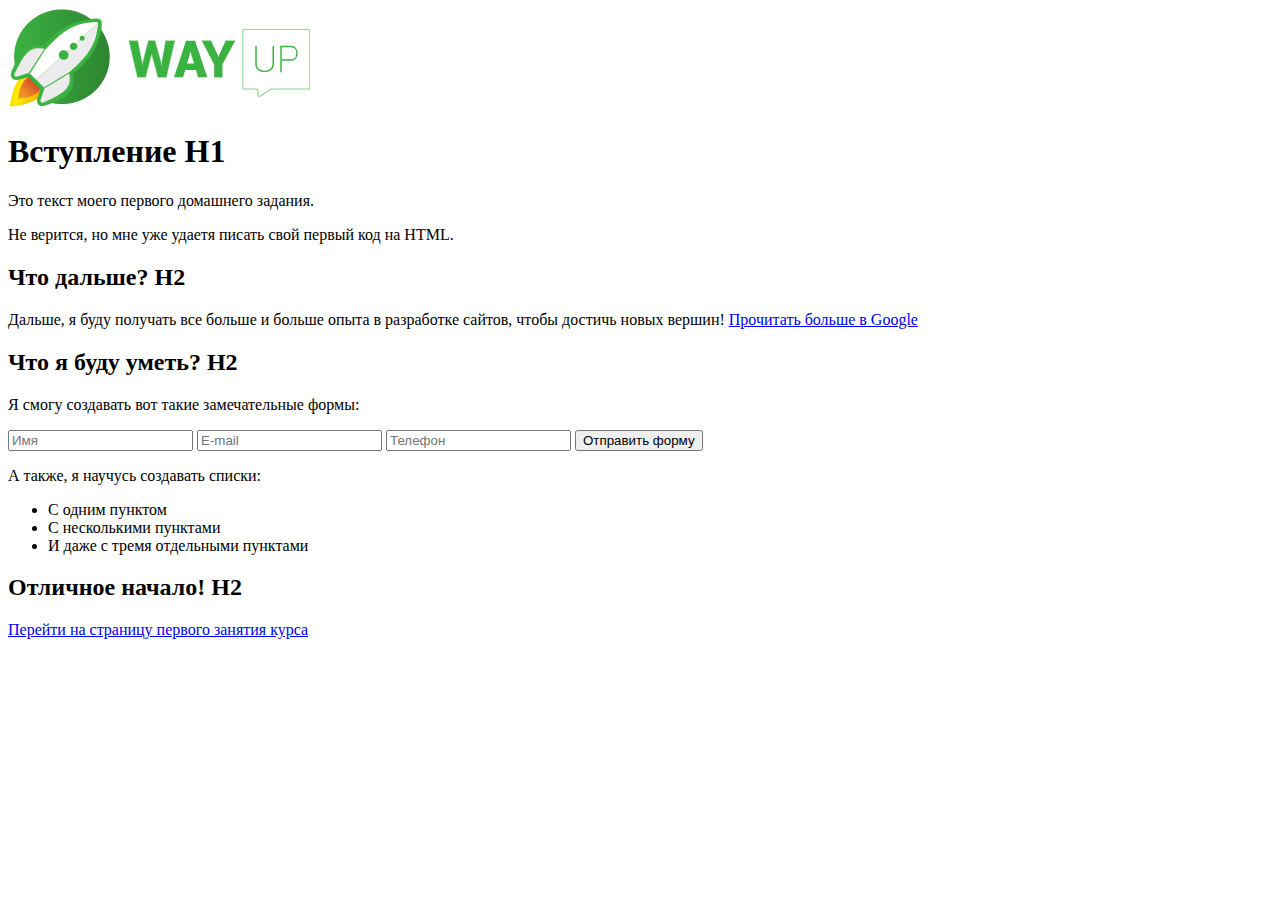
==== index.html @ 54db7423 "first commit" ====
<!DOCTYPE html>
<html lang="ru">
<head>
	<meta charset="UTF-8">
	<title>Изучение HTML5</title>
</head>
<body>
	<img src="img/logo.jpg" alt="Логотип">
	<h1>Вступление H1</h1>
	<p>Это текст моего первого домашнего задания.
	</p>
	<p>Не верится, но мне уже удаетя писать свой первый код на HTML.
	</p>
	<h2>Что дальше? H2</h2>
	<p>Дальше, я буду получать все больше и больше опыта в разработке сайтов, чтобы достичь новых вершин! <a href="https://google.com.ua">Прочитать больше в Google</a>
	</p>
	<h2>Что я буду уметь? H2</h2>
	<p>Я смогу создавать вот такие замечательные формы:
	</p>
	<form action="#">
		<input type="text" name="Имя" placeholder="Имя" required>
		<input type="email" name="email" placeholder="E-mail" required>
		<input type="tel" name="Telephone" placeholder="Телефон" required>
		<button type="submit">Отправить форму</button>
	</form>
	<p>А также, я научусь создавать списки:</p>
	<ul>
		<li>С одним пунктом
		</li>
		<li>С несколькими пунктами
		</li>
		<li>И даже с тремя отдельными пунктами
		</li>
	</ul>
	<h2>Отличное начало! H2</h2>
	<a href="https://wayup.in/cabinet/course10/unit1/lesson1" target="_blank" title="Первое занятие">Перейти на страницу первого занятия курса</a>
</body>
</html>
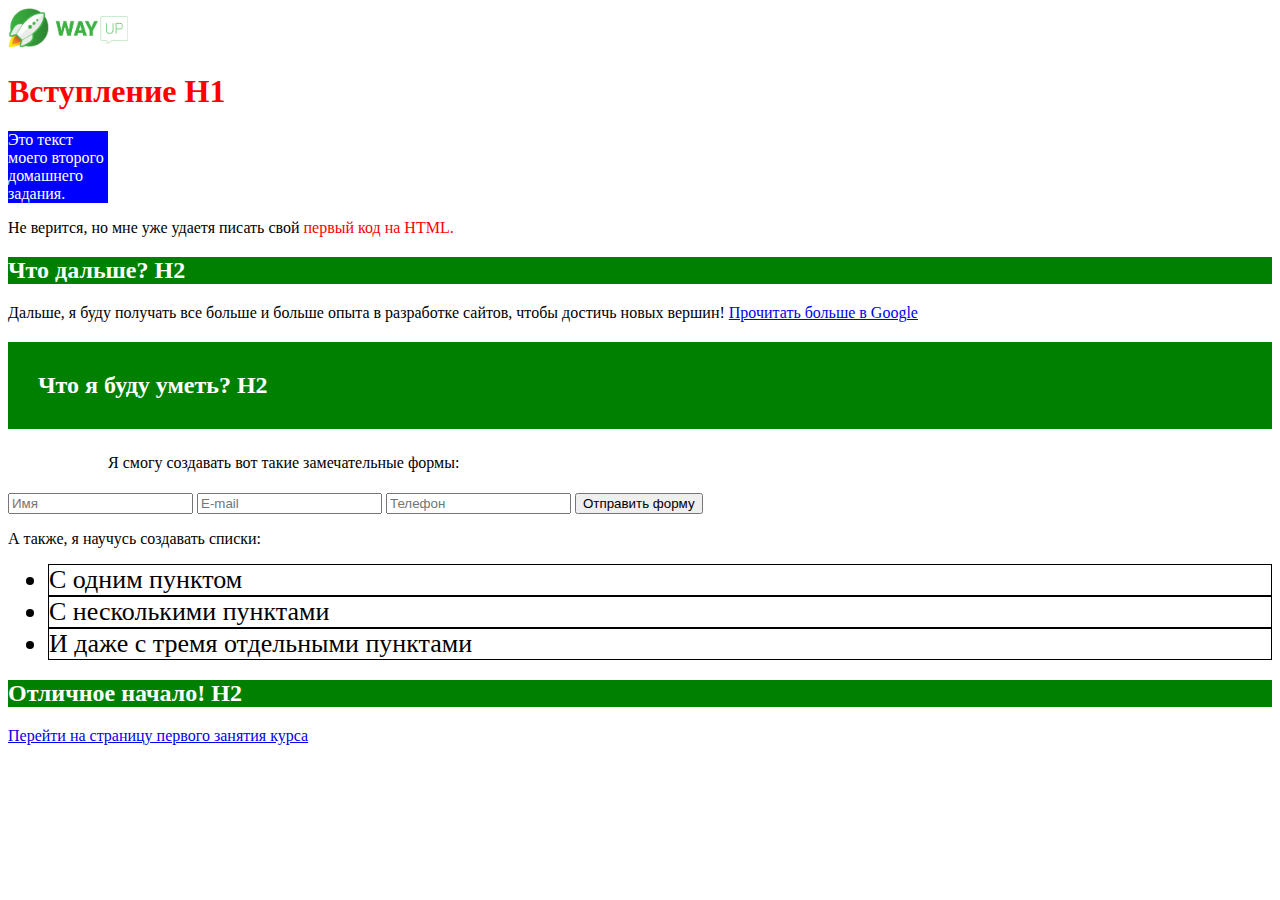
==== commit 50081b59: "create css" ====
--- a/index.html
+++ b/index.html
@@ -1,21 +1,24 @@
 <!DOCTYPE html>
 <html lang="ru">
 <head>
-	<meta charset="UTF-8">
-	<title>Изучение HTML5</title>
+    <meta charset="UTF-8">
+    <meta http-equiv="X-UA-Compatible" content="IE=edge">
+    <meta name="viewport" content="width=device-width, initial-scale=1.0">
+    <title>WayUp</title>
+    <link rel="stylesheet" href="css/main.css">
 </head>
 <body>
-	<img src="img/logo.jpg" alt="Логотип">
+    <img src="img/logo.jpg" alt="Логотип" width="120px">
 	<h1>Вступление H1</h1>
-	<p>Это текст моего первого домашнего задания.
+	<p class="box">Это текст моего второго домашнего задания.
 	</p>
-	<p>Не верится, но мне уже удаетя писать свой первый код на HTML.
+	<p>Не верится, но мне уже удаетя писать свой <span class="red">первый код на HTML.</span>
 	</p>
-	<h2>Что дальше? H2</h2>
+	<h2 class="next">Что дальше? H2</h2>
 	<p>Дальше, я буду получать все больше и больше опыта в разработке сайтов, чтобы достичь новых вершин! <a href="https://google.com.ua">Прочитать больше в Google</a>
 	</p>
-	<h2>Что я буду уметь? H2</h2>
-	<p>Я смогу создавать вот такие замечательные формы:
+	<h2 class="skill">Что я буду уметь? H2</h2>
+	<p class="first_skill">Я смогу создавать вот такие замечательные формы:
 	</p>
 	<form action="#">
 		<input type="text" name="Имя" placeholder="Имя" required>
@@ -25,14 +28,14 @@
 	</form>
 	<p>А также, я научусь создавать списки:</p>
 	<ul>
-		<li>С одним пунктом
+		<li class="list">С одним пунктом
 		</li>
-		<li>С несколькими пунктами
+		<li class="list">С несколькими пунктами
 		</li>
-		<li>И даже с тремя отдельными пунктами
+		<li class="list">И даже с тремя отдельными пунктами
 		</li>
 	</ul>
-	<h2>Отличное начало! H2</h2>
+	<h2 class="end">Отличное начало! H2</h2>
 	<a href="https://wayup.in/cabinet/course10/unit1/lesson1" target="_blank" title="Первое занятие">Перейти на страницу первого занятия курса</a>
 </body>
 </html>--- a/css/main.css
+++ b/css/main.css
@@ -0,0 +1,34 @@
+h1 {
+    color: red;
+}
+
+.box {
+    width: 100px;
+    background-color: blue;
+    color: white;
+}
+
+.red {
+    color: red;
+}
+
+.next, .end {
+    background-color: green;
+    color: white;
+}
+
+.skill {
+    background-color: green;
+    color: white;
+    padding: 30px;    
+}
+
+.first_skill {
+    padding: 5px 0 5px 100px;
+}
+
+.list {
+    border: 1px solid black;
+    font-size: 26px;
+}
+
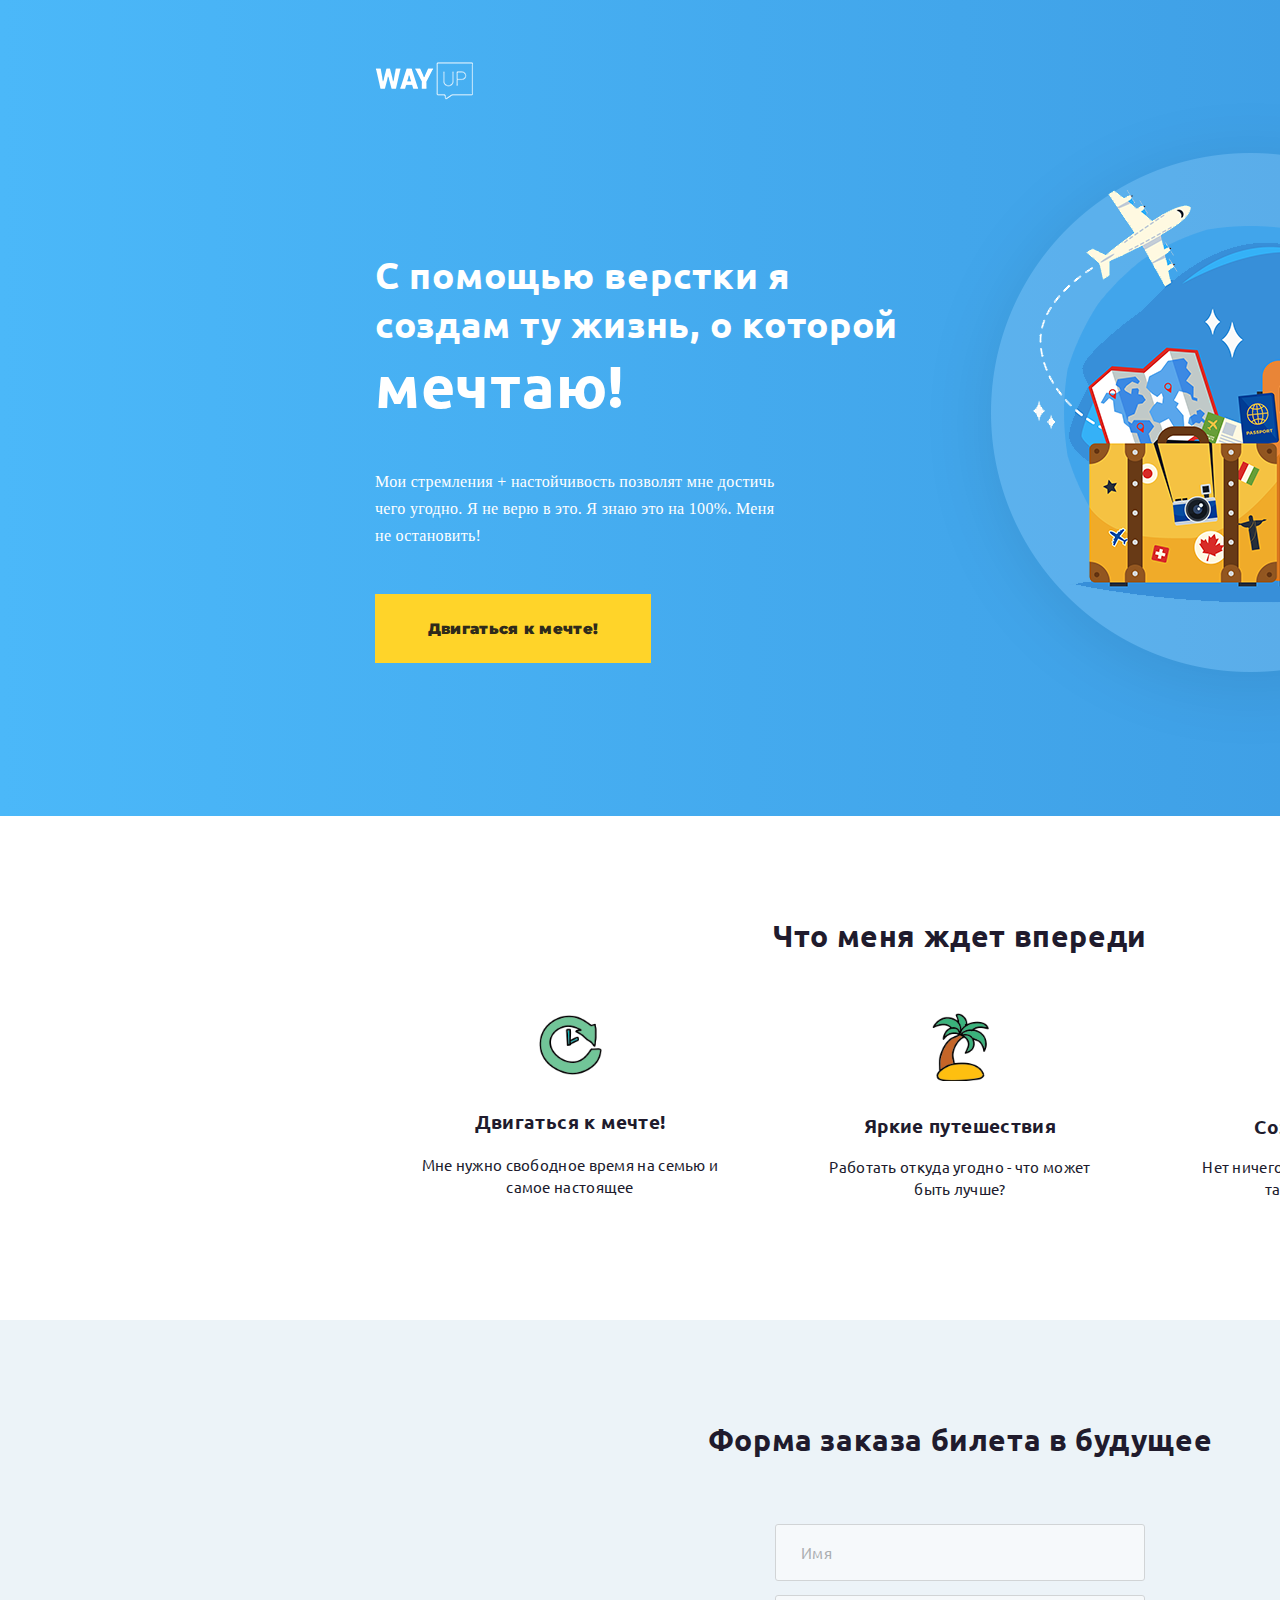
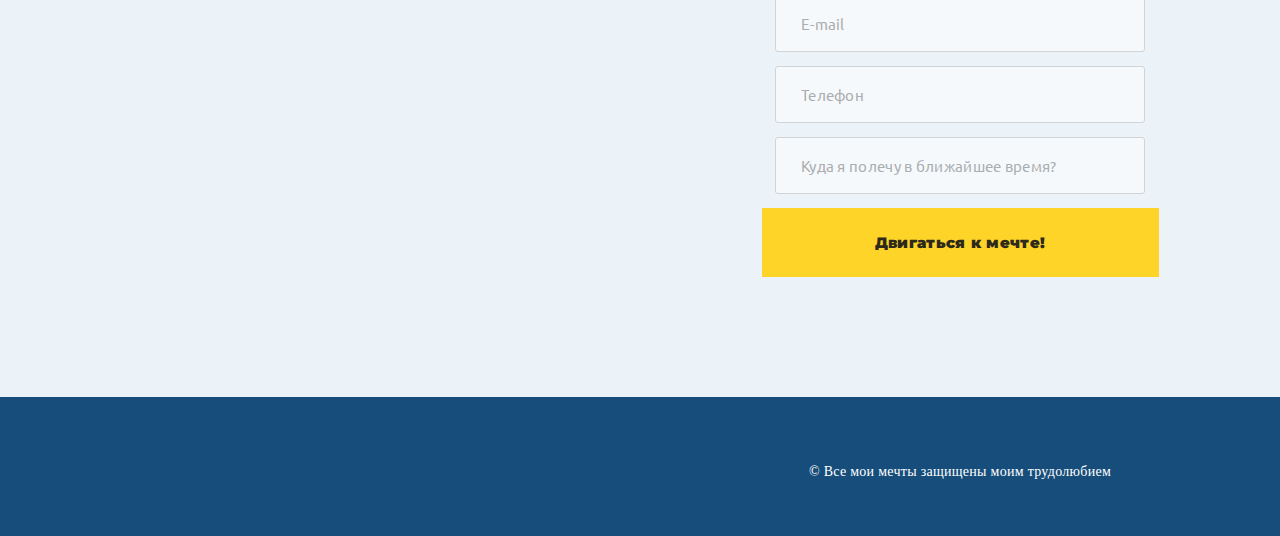
==== commit f0d8b15f: "First Site" ====
--- a/index.html
+++ b/index.html
@@ -4,38 +4,86 @@
     <meta charset="UTF-8">
     <meta http-equiv="X-UA-Compatible" content="IE=edge">
     <meta name="viewport" content="width=device-width, initial-scale=1.0">
-    <title>WayUp</title>
+    <title>Dream Life HW</title>
+    <link href="https://fonts.googleapis.com/css2?family=Montserrat:wght@900&family=Open+Sans&family=Ubuntu:wght@400;700&display=swap" rel="stylesheet">
     <link rel="stylesheet" href="css/main.css">
 </head>
 <body>
-    <img src="img/logo.jpg" alt="Логотип" width="120px">
-	<h1>Вступление H1</h1>
-	<p class="box">Это текст моего второго домашнего задания.
-	</p>
-	<p>Не верится, но мне уже удаетя писать свой <span class="red">первый код на HTML.</span>
-	</p>
-	<h2 class="next">Что дальше? H2</h2>
-	<p>Дальше, я буду получать все больше и больше опыта в разработке сайтов, чтобы достичь новых вершин! <a href="https://google.com.ua">Прочитать больше в Google</a>
-	</p>
-	<h2 class="skill">Что я буду уметь? H2</h2>
-	<p class="first_skill">Я смогу создавать вот такие замечательные формы:
-	</p>
-	<form action="#">
-		<input type="text" name="Имя" placeholder="Имя" required>
-		<input type="email" name="email" placeholder="E-mail" required>
-		<input type="tel" name="Telephone" placeholder="Телефон" required>
-		<button type="submit">Отправить форму</button>
-	</form>
-	<p>А также, я научусь создавать списки:</p>
-	<ul>
-		<li class="list">С одним пунктом
-		</li>
-		<li class="list">С несколькими пунктами
-		</li>
-		<li class="list">И даже с тремя отдельными пунктами
-		</li>
-	</ul>
-	<h2 class="end">Отличное начало! H2</h2>
-	<a href="https://wayup.in/cabinet/course10/unit1/lesson1" target="_blank" title="Первое занятие">Перейти на страницу первого занятия курса</a>
+    <header class="header">
+        <div class="container">
+            <img src="img/logo.png" alt="logo" class="logo">
+
+            <div class="wrapper">
+                <div class="first">
+                    <div class="first_title">
+                        С помощью верстки я создам ту жизнь, о которой <span>мечтаю!</span>
+                    </div>
+                    <div class="first_descr">
+                        Мои стремления + настойчивость позволят мне достичь чего угодно. Я не верю в это. Я знаю это на 100%. Меня не остановить!
+                    </div>
+                    <a href="#" class="btn">Двигаться к мечте!</a>
+                </div>
+                <img src="img/travel.png" alt="travel" class="main_img">
+            </div>
+
+        </div>
+    </header>
+    <section class="benefits_info">
+        <div class="container">
+            <h2 class="section_title">Что меня ждет впереди</h2>
+            <div class="benefits">
+                <div class="benefit">
+                <img src="img/freetime_icon.png" alt="freetime" class="benefit_img01">
+                    <div class="benefit_title">
+                        Двигаться к мечте!
+                    </div>
+                    <div class="benefit_descr">
+                        Мне нужно свободное время на семью и самое настоящее
+                    </div>
+                </div>
+                <div class="benefit">
+                    <img src="img/travel_icon.png" alt="travel" class="benefit_img02">
+                    <div class="benefit_title">
+                        Яркие путешествия
+                    </div>
+                    <div class="benefit_descr">
+                        Работать откуда угодно - что может быть лучше?
+                    </div>
+                </div>
+                <div class="benefit">
+                    <img src="img/values_icon.png" alt="values" class="benefit_img03">
+                    <div class="benefit_title">
+                        Создание ценности
+                    </div>
+                    <div class="benefit_descr">
+                        Нет ничего сильнее, чем жить не просто так, создавая ценность
+                    </div>
+                </div>
+            </div>
+        </div>
+    </section>
+    <section class="contacts">
+        <div class="container">
+            <h2 class="section_title">Форма заказа билета в будущее</h2>
+                <form action="#" class="form">
+
+                    <input type="text" name="firstname" placeholder="Имя" class="input">
+                
+                    <input type="email" name="email" placeholder="E-mail" class="input" required>
+ 
+                    <input type="telNo" name="telNo" placeholder="Телефон" class="input" required>
+
+                    <input type="text" name="wheretotravel" placeholder="Куда я полечу в ближайшее время?" class="input">
+
+                    <a href="#" class="btn btn_bottom">Двигаться к мечте!</a>
+                </form>
+        </div>
+    </section>
+    <footer class="footer">
+        <div class="container">
+            <div class="rights">© Все мои мечты защищены моим трудолюбием</div>
+        </div>
+    </footer>
+    
 </body>
 </html>--- a/css/main.css
+++ b/css/main.css
@@ -1,34 +1,195 @@
-h1 {
-    color: red;
+* {
+    margin: 0;
+    padding: 0;
 }
 
-.box {
-    width: 100px;
-    background-color: blue;
-    color: white;
+body {
+    width: 1920px;
+    font-family: 'Ubuntu', 'Open Sans', 'Montserrat', sans-serif;
 }
 
-.red {
-    color: red;
+.container {
+    margin-left: 375px;
+    width: 1170px;
 }
 
-.next, .end {
-    background-color: green;
-    color: white;
+.header {
+    /* background-color: #e43b7c;
+    background-image: linear-gradient(-31.0deg, #378fd9 -3%, #4ebefe 103%); */
+    background: rgb(75,184,249);
+    background: linear-gradient(90deg, rgba(75,184,249,1) 0%, rgba(57,148,221,1) 100%);
+    padding-top: 62px;
+    padding-bottom: 72px;
 }
 
-.skill {
-    background-color: green;
-    color: white;
-    padding: 30px;    
+.wrapper {
+    display: flex;
+    justify-content: space-between;
 }
 
-.first_skill {
-    padding: 5px 0 5px 100px;
+.first {
+    margin-top: 147px;
 }
 
-.list {
-    border: 1px solid black;
-    font-size: 26px;
+.first_title {
+    color: #ffffff;
+    width: 555px;
+    font-size: 37px;
+    line-height: 49px;
+    font-weight: 700;
+    letter-spacing: 0.02em;
 }
 
+.first_title span { 
+    font-size: 59px;
+    line-height: 73px;
+}
+
+.first_descr {
+    font-family: OpenSans;
+    width: 400px;
+    margin-top: 47px;
+    color: #ffffff;
+    font-size: 16px;
+    line-height: 27px;
+    font-weight: 400;
+    letter-spacing: 0.02em;
+}
+
+.btn {
+    margin-top: 45px;
+    font-family: Montserrat;
+    font-size: 15px;
+    line-height: 25px;
+    font-weight: 900;
+    letter-spacing: 0.02em;
+    background: #ffd429;
+    color: #2e2a1b;
+    display: block;
+    width: 222px;
+    padding: 22px 27px;
+    text-align: center;
+    text-decoration: none;
+    transition: all 0.5s ease;
+}
+
+.btn:hover {
+    background: #9b7e0a;
+}
+
+.main_img {
+    width: 641px;
+    height: 641px;
+}
+
+.benefits_info, .contacts {
+    padding: 107px 0 120px 0;
+}
+
+.section_title {
+    font-size: 30px;
+    line-height: 25px;
+    font-weight: 700;
+    letter-spacing: 0.02em;
+    color: #201b2d;
+    margin-bottom: 65px;
+    text-align: center;
+}
+
+.benefits {
+    display: flex;
+    justify-content: space-around;
+}
+
+.benefit {
+    display: flex;
+    flex-direction: column;
+    text-align: center;
+    flex-wrap: wrap;
+    justify-content: space-around;
+    align-content: center;
+    align-items: center;
+    width: 300px;
+}
+
+.benefit_title {
+    padding-top: 31px;
+    font-size: 19px;
+    line-height: 25px;
+    font-weight: 700;
+    letter-spacing: 0.02em;
+    color: #201b2d;
+}
+
+.benefit_descr {
+    margin-top: 17px;
+    font-size: 15px;
+    line-height: 22px;
+    font-weight: 400;
+    letter-spacing: 0.02em;
+    color: #201b2d;  
+}
+
+.benefit_img01 {
+    width: 63px;
+    height: 60px;
+}
+
+.benefit_img02 {
+    width: 57px;
+    height: 68px;
+}
+
+.benefit_img03 {
+    width: 35px;
+    height: 70px;
+}
+
+.contacts {
+    background-color: #ecf3f8;
+    justify-content: center;
+}
+
+input {
+    border: 1px solid #bbbbbb;
+    border-radius: 3px;
+    min-width: 343px;
+    opacity: 0.54;
+    font-family: Ubuntu;
+    font-size: 15px;
+    line-height: 25px;
+    font-weight: 400;
+    letter-spacing: 0.02em;
+    color: #201b2d;
+    padding: 15px 0 15px 25px;
+    margin: 7px auto;
+}
+
+.form {
+    display: flex;
+    flex-direction: column;
+    align-items: center;
+    justify-content: center;
+}
+
+.btn_bottom {
+    margin-top: 7px;
+    min-width: 343px;
+}
+
+.footer {
+    width: 1920px;
+    height: 139px;
+    background-color: #164d7a;
+}
+
+.rights {
+    font-family: OpenSans;
+    font-size: 14px;
+    line-height: 25px;
+    font-weight: 400;
+    letter-spacing: 0.02em;
+    color: #ffffff;
+    padding-top: 62px;
+    text-align: center;
+}
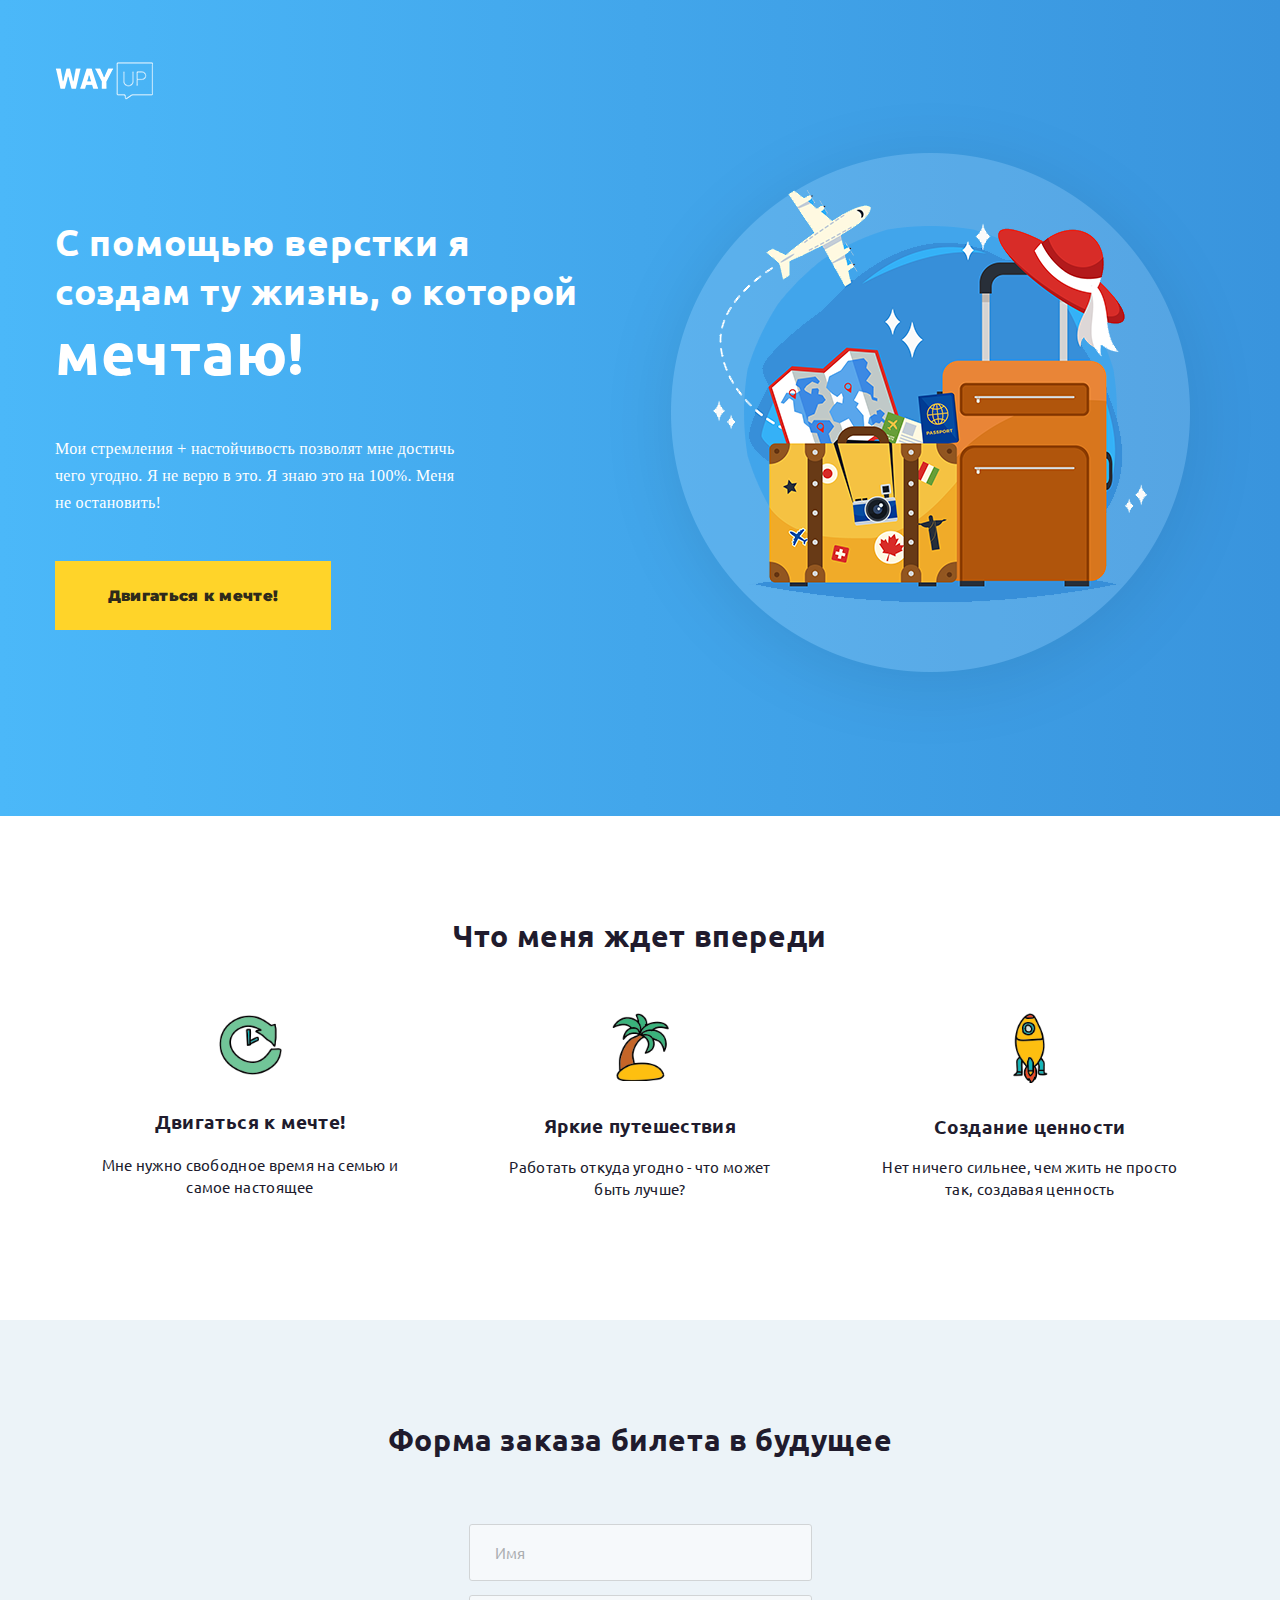
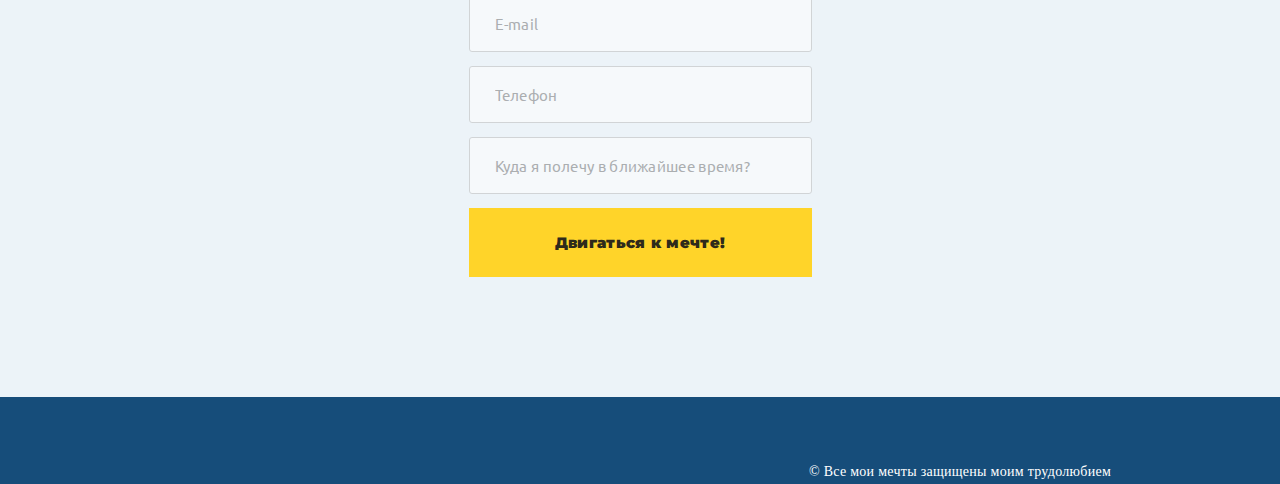
==== commit aa540ae4: "Edit html&css" ====
--- a/index.html
+++ b/index.html
@@ -3,7 +3,7 @@
 <head>
     <meta charset="UTF-8">
     <meta http-equiv="X-UA-Compatible" content="IE=edge">
-    <meta name="viewport" content="width=device-width, initial-scale=1.0">
+    <meta name="viewport" content="width=device-width, initial-scale=1.0, shrink-to-fit=no">
     <title>Dream Life HW</title>
     <link href="https://fonts.googleapis.com/css2?family=Montserrat:wght@900&family=Open+Sans&family=Ubuntu:wght@400;700&display=swap" rel="stylesheet">
     <link rel="stylesheet" href="css/main.css">
@@ -15,12 +15,12 @@
 
             <div class="wrapper">
                 <div class="first">
-                    <div class="first_title">
+                    <h1 class="first_title">
                         С помощью верстки я создам ту жизнь, о которой <span>мечтаю!</span>
-                    </div>
-                    <div class="first_descr">
+                    </h1>
+                    <p class="first_descr">
                         Мои стремления + настойчивость позволят мне достичь чего угодно. Я не верю в это. Я знаю это на 100%. Меня не остановить!
-                    </div>
+                    </p>
                     <a href="#" class="btn">Двигаться к мечте!</a>
                 </div>
                 <img src="img/travel.png" alt="travel" class="main_img">
@@ -34,30 +34,30 @@
             <div class="benefits">
                 <div class="benefit">
                 <img src="img/freetime_icon.png" alt="freetime" class="benefit_img01">
-                    <div class="benefit_title">
+                    <h3 class="benefit_title">
                         Двигаться к мечте!
-                    </div>
-                    <div class="benefit_descr">
+                    </h3>
+                    <p class="benefit_descr">
                         Мне нужно свободное время на семью и самое настоящее
-                    </div>
+                    </p>
                 </div>
                 <div class="benefit">
                     <img src="img/travel_icon.png" alt="travel" class="benefit_img02">
-                    <div class="benefit_title">
+                    <h3 class="benefit_title">
                         Яркие путешествия
-                    </div>
-                    <div class="benefit_descr">
+                    </h3>
+                    <p class="benefit_descr">
                         Работать откуда угодно - что может быть лучше?
-                    </div>
+                    </p>
                 </div>
                 <div class="benefit">
                     <img src="img/values_icon.png" alt="values" class="benefit_img03">
-                    <div class="benefit_title">
+                    <h3 class="benefit_title">
                         Создание ценности
-                    </div>
-                    <div class="benefit_descr">
+                    </h3>
+                    <p class="benefit_descr">
                         Нет ничего сильнее, чем жить не просто так, создавая ценность
-                    </div>
+                    </p>
                 </div>
             </div>
         </div>
@@ -66,7 +66,6 @@
         <div class="container">
             <h2 class="section_title">Форма заказа билета в будущее</h2>
                 <form action="#" class="form">
-
                     <input type="text" name="firstname" placeholder="Имя" class="input">
                 
                     <input type="email" name="email" placeholder="E-mail" class="input" required>
@@ -75,13 +74,13 @@
 
                     <input type="text" name="wheretotravel" placeholder="Куда я полечу в ближайшее время?" class="input">
 
-                    <a href="#" class="btn btn_bottom">Двигаться к мечте!</a>
+                    <button type="submit"class="btn btn_bottom">Двигаться к мечте!</button>
                 </form>
         </div>
     </section>
     <footer class="footer">
         <div class="container">
-            <div class="rights">© Все мои мечты защищены моим трудолюбием</div>
+            <p class="rights">© Все мои мечты защищены моим трудолюбием</p>
         </div>
     </footer>
     
--- a/css/main.css
+++ b/css/main.css
@@ -4,13 +4,12 @@
 }
 
 body {
-    width: 1920px;
     font-family: 'Ubuntu', 'Open Sans', 'Montserrat', sans-serif;
 }
 
 .container {
-    margin-left: 375px;
     width: 1170px;
+    margin: 0 auto;
 }
 
 .header {
@@ -25,10 +24,7 @@
 .wrapper {
     display: flex;
     justify-content: space-between;
-}
-
-.first {
-    margin-top: 147px;
+    align-items:center;
 }
 
 .first_title {
@@ -151,6 +147,7 @@
 }
 
 input {
+    box-sizing: border-box;
     border: 1px solid #bbbbbb;
     border-radius: 3px;
     min-width: 343px;
@@ -175,11 +172,11 @@
 .btn_bottom {
     margin-top: 7px;
     min-width: 343px;
+    border: none;
 }
 
 .footer {
     width: 1920px;
-    height: 139px;
     background-color: #164d7a;
 }
 
@@ -193,3 +190,47 @@
     padding-top: 62px;
     text-align: center;
 }
+
+/*Responsive*/
+
+/* 992px - 1200px */
+@media screen and (max-width: 1200px) {
+    .container {
+        width: 960px;
+    }
+}
+
+/* 768px - 992px */
+@media screen and (max-width: 992px) {
+    .container {
+        width: 720px;
+    }
+    .wrapper {
+        flex-direction: column-reverse;
+        margin-top: 0;
+    }
+    .first {
+        width: 100%;
+    }
+    .first_title {
+        margin-top: -180px;
+    }
+}
+
+/* 576px - 768px */
+@media screen and (max-width: 768px) {
+    .container {
+        width: 540px;
+    }
+    .benefit {
+        display: block;
+        flex-direction: row;
+    }
+}
+
+/* 0px - 576px */
+@media screen and (max-width: 576px) {
+    .container {
+        width: 90%;
+    } 
+}